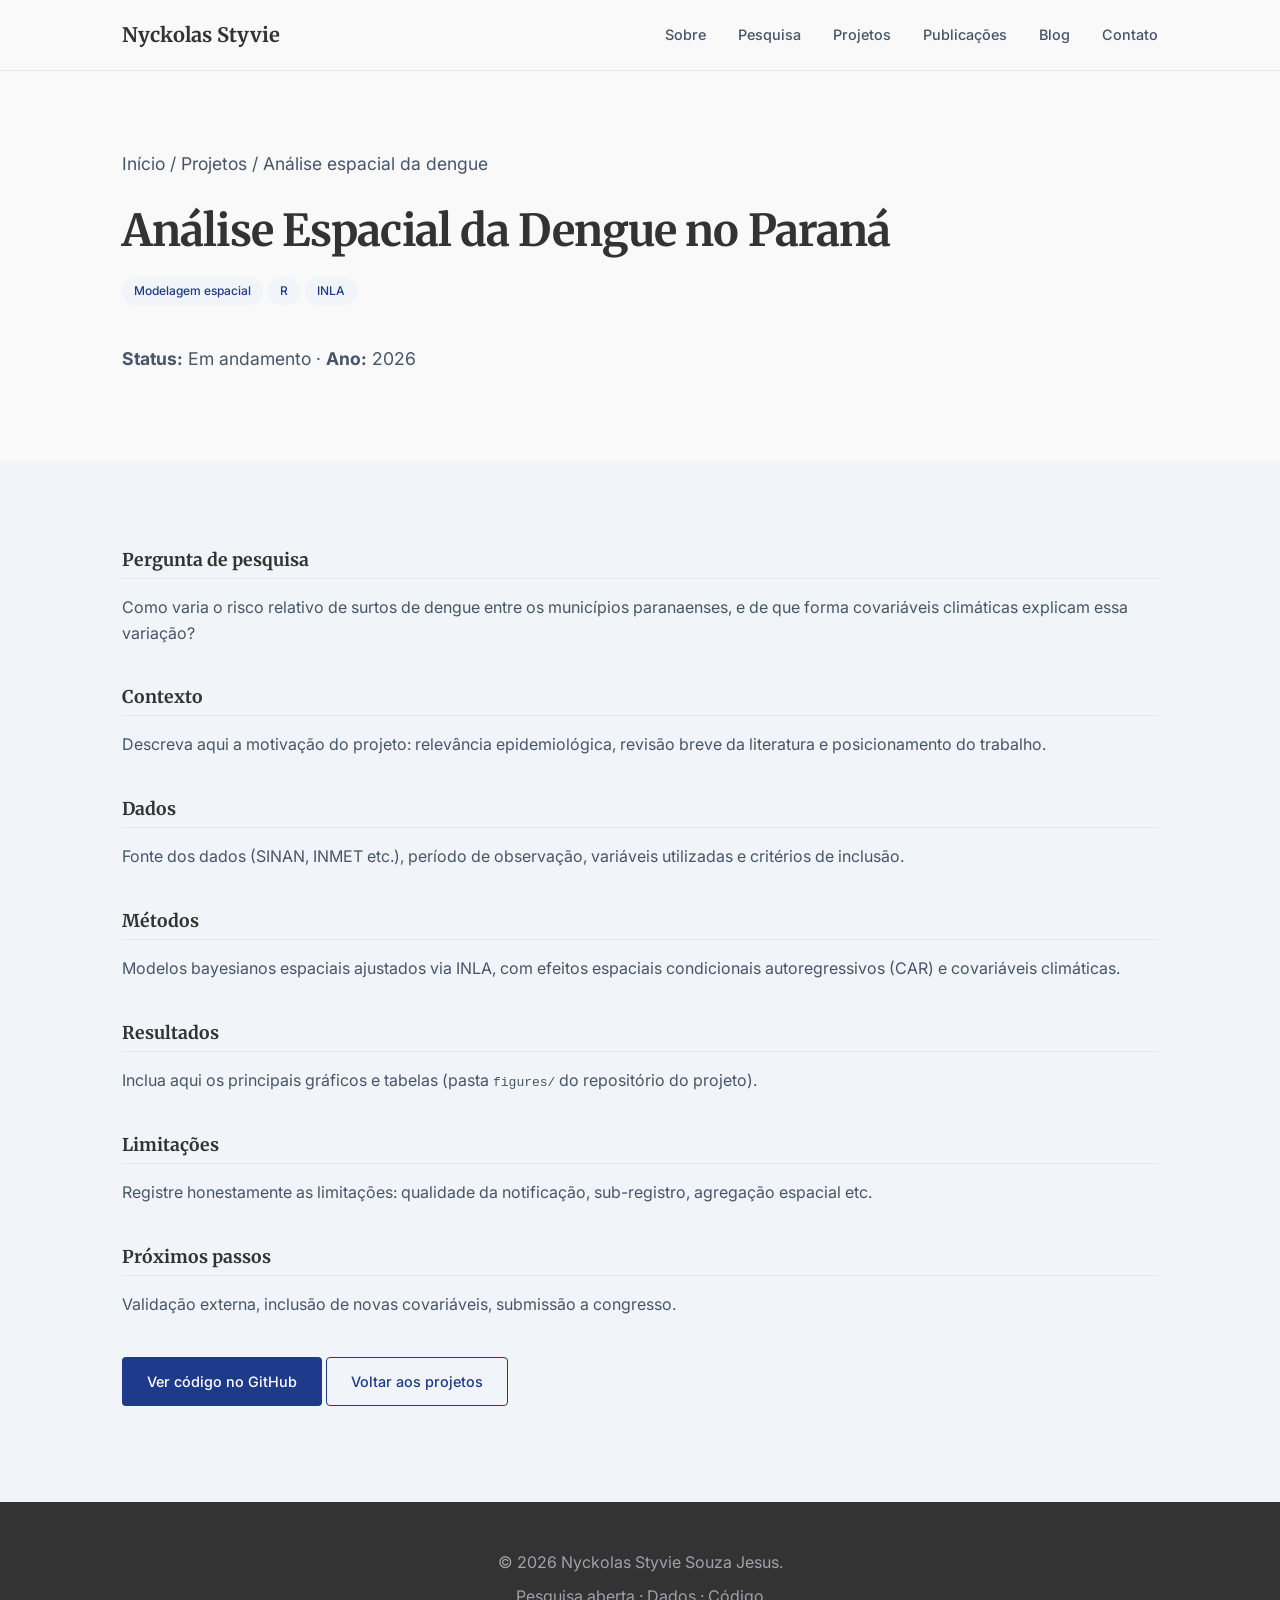
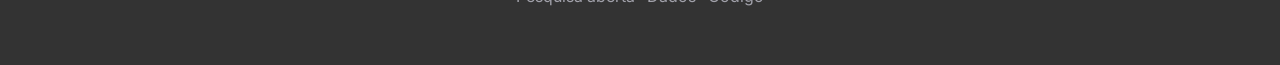
==== projects/projeto-01/index.html @ 0cf97683 "Primeiro commit" ====
<!DOCTYPE html>
<html lang="pt-BR">
<head>
    <meta charset="UTF-8">
    <meta name="viewport" content="width=device-width, initial-scale=1.0">
    <meta name="description" content="Análise espacial da dengue no Paraná — projeto de pesquisa.">
    <meta name="author" content="Nyckolas Styvie Souza Jesus">
    <title>Análise Espacial da Dengue no Paraná — Projeto</title>

    <link rel="preconnect" href="https://fonts.googleapis.com">
    <link rel="preconnect" href="https://fonts.gstatic.com" crossorigin>
    <link href="https://fonts.googleapis.com/css2?family=Inter:wght@300;400;500;600&family=Merriweather:ital,wght@0,300;0,400;0,700;1,300&display=swap" rel="stylesheet">

    <link rel="stylesheet" href="../../src/css/style.css">
    <link rel="stylesheet" href="../../src/css/responsive.css">
</head>
<body>

    <header class="header">
        <div class="container navbar">
            <a href="../../index.html" class="logo">Nyckolas Styvie</a>

            <button class="menu-toggle" aria-label="Abrir menu" aria-expanded="false" id="mobile-menu-btn">
                ☰
            </button>

            <ul class="nav-links" id="nav-menu">
                <li><a href="../../index.html#sobre">Sobre</a></li>
                <li><a href="../../research/">Pesquisa</a></li>
                <li><a href="../">Projetos</a></li>
                <li><a href="../../publications/">Publicações</a></li>
                <li><a href="../../blog/">Blog</a></li>
                <li><a href="../../index.html#contato">Contato</a></li>
            </ul>
        </div>
    </header>

    <main>
        <section class="page-hero">
            <div class="container">
                <p class="breadcrumb">
                    <a href="../../index.html">Início</a> /
                    <a href="../">Projetos</a> /
                    Análise espacial da dengue
                </p>
                <h1>Análise Espacial da Dengue no Paraná</h1>
                <p>
                    <span class="card-tag">Modelagem espacial</span>
                    <span class="card-tag">R</span>
                    <span class="card-tag">INLA</span>
                </p>
                <p>
                    <strong>Status:</strong> Em andamento · <strong>Ano:</strong> 2026
                </p>
            </div>
        </section>

        <section class="section section-alt" style="padding-top: 3rem;">
            <div class="container project-detail">

                <h3>Pergunta de pesquisa</h3>
                <p>
                    Como varia o risco relativo de surtos de dengue entre os municípios
                    paranaenses, e de que forma covariáveis climáticas explicam essa variação?
                </p>

                <h3>Contexto</h3>
                <p>
                    Descreva aqui a motivação do projeto: relevância epidemiológica,
                    revisão breve da literatura e posicionamento do trabalho.
                </p>

                <h3>Dados</h3>
                <p>
                    Fonte dos dados (SINAN, INMET etc.), período de observação,
                    variáveis utilizadas e critérios de inclusão.
                </p>

                <h3>Métodos</h3>
                <p>
                    Modelos bayesianos espaciais ajustados via INLA, com efeitos
                    espaciais condicionais autoregressivos (CAR) e covariáveis climáticas.
                </p>

                <h3>Resultados</h3>
                <p>
                    Inclua aqui os principais gráficos e tabelas (pasta <code>figures/</code>
                    do repositório do projeto).
                </p>

                <h3>Limitações</h3>
                <p>
                    Registre honestamente as limitações: qualidade da notificação,
                    sub-registro, agregação espacial etc.
                </p>

                <h3>Próximos passos</h3>
                <p>
                    Validação externa, inclusão de novas covariáveis, submissão a congresso.
                </p>

                <a href="https://github.com/" class="btn btn-primary" target="_blank" rel="noopener">Ver código no GitHub</a>
                <a href="../" class="btn btn-secondary">Voltar aos projetos</a>
            </div>
        </section>
    </main>

    <footer class="footer">
        <div class="container">
            <p>&copy; <span id="current-year"></span> Nyckolas Styvie Souza Jesus.</p>
            <p>Pesquisa aberta · Dados · Código</p>
        </div>
    </footer>

    <script src="../../src/js/main.js"></script>
</body>
</html>
---- src/css/style.css ----
:root {
    --color-bg: #F9F9F9;
    --color-bg-alt: #F1F5F9;
    --color-text: #333333;
    --color-text-light: #475569;
    --color-accent: #1E3A8A;
    --color-accent-hover: #1e40af;
    --color-border: #E2E8F0;

    --font-heading: 'Merriweather', serif;
    --font-body: 'Inter', sans-serif;

    --transition: all 0.3s ease;
}

* { margin: 0; padding: 0; box-sizing: border-box; }

html { scroll-behavior: smooth; }

body {
    font-family: var(--font-body);
    background-color: var(--color-bg);
    color: var(--color-text);
    line-height: 1.6;
    -webkit-font-smoothing: antialiased;
}

h1, h2, h3, h4, h5, h6 {
    font-family: var(--font-heading);
    color: var(--color-text);
    margin-bottom: 1rem;
    line-height: 1.3;
}

h1 { font-size: 3.5rem; font-weight: 700; letter-spacing: -0.02em; }
h2 { font-size: 2.25rem; font-weight: 400; position: relative; padding-bottom: 0.5rem; }
h2::after {
    content: '';
    position: absolute;
    left: 0; bottom: 0;
    width: 40px; height: 2px;
    background-color: var(--color-accent);
}

p { margin-bottom: 1.5rem; color: var(--color-text-light); }

a { color: var(--color-accent); text-decoration: none; transition: var(--transition); }
a:hover { color: var(--color-accent-hover); }

.container { max-width: 1100px; margin: 0 auto; padding: 0 2rem; }

.section { padding: 6rem 0; }
.section-alt { background-color: var(--color-bg-alt); }

.lead { font-size: 1.15rem; color: var(--color-text); }

.btn {
    display: inline-block;
    padding: 0.75rem 1.5rem;
    font-family: var(--font-body);
    font-weight: 500;
    font-size: 0.9rem;
    border-radius: 4px;
    cursor: pointer;
    transition: var(--transition);
    border: 1px solid transparent;
}
.btn-primary { background-color: var(--color-accent); color: #fff; }
.btn-primary:hover { background-color: var(--color-accent-hover); color: #fff; transform: translateY(-2px); }
.btn-secondary { background-color: transparent; color: var(--color-accent); border-color: var(--color-accent); }
.btn-secondary:hover { background-color: var(--color-accent); color: #fff; }

.hero-links { display: flex; gap: 1rem; flex-wrap: wrap; }

.text-link { font-weight: 500; text-decoration: underline; text-underline-offset: 4px; }
.section-action { margin-top: 2.5rem; }

/* ---------- Header ---------- */
.header {
    position: fixed;
    top: 0; left: 0;
    width: 100%;
    background-color: rgba(249, 249, 249, 0.95);
    backdrop-filter: blur(8px);
    border-bottom: 1px solid var(--color-border);
    z-index: 1000;
    transition: var(--transition);
}
.navbar { display: flex; justify-content: space-between; align-items: center; height: 70px; }
.logo { font-family: var(--font-heading); font-weight: 700; font-size: 1.25rem; color: var(--color-text); }
.nav-links { display: flex; list-style: none; gap: 2rem; }
.nav-links a { font-size: 0.9rem; font-weight: 500; color: var(--color-text-light); }
.nav-links a:hover { color: var(--color-accent); }
.menu-toggle {
    display: none;
    background: none;
    border: none;
    font-size: 1.5rem;
    cursor: pointer;
    color: var(--color-text);
}

/* ---------- Hero ---------- */
.hero {
    padding-top: 150px;
    padding-bottom: 8rem;
    min-height: 80vh;
    display: flex;
    align-items: center;
}
.eyebrow {
    font-size: 0.85rem;
    font-weight: 600;
    letter-spacing: 0.1em;
    color: var(--color-text-light);
    text-transform: uppercase;
    margin-bottom: 1rem;
}
.hero-desc { font-size: 1.25rem; max-width: 600px; margin-top: 1.5rem; margin-bottom: 2.5rem; }

/* ---------- Sobre ---------- */
.about-grid { display: grid; grid-template-columns: 2fr 1fr; gap: 4rem; margin-top: 3rem; }
.academic-facts {
    background-color: #fff;
    padding: 2rem;
    border-radius: 8px;
    border: 1px solid var(--color-border);
    box-shadow: 0 4px 6px rgba(0,0,0,0.02);
}
.academic-facts div { margin-bottom: 1.5rem; }
.academic-facts span {
    display: block;
    font-size: 0.85rem;
    color: var(--color-text-light);
    text-transform: uppercase;
    letter-spacing: 0.05em;
}
.academic-facts strong { font-weight: 500; color: var(--color-text); }

/* ---------- Cards ---------- */
.grid-cards {
    display: grid;
    grid-template-columns: repeat(auto-fit, minmax(300px, 1fr));
    gap: 2rem;
    margin-top: 3rem;
}
.card {
    background: #fff;
    border: 1px solid var(--color-border);
    padding: 2rem;
    border-radius: 8px;
    transition: var(--transition);
    display: block;
    color: inherit;
}
.card:hover {
    box-shadow: 0 10px 15px -3px rgba(0, 0, 0, 0.05);
    transform: translateY(-4px);
    color: inherit;
}
.card-tag {
    font-size: 0.75rem;
    background-color: var(--color-bg-alt);
    color: var(--color-accent);
    padding: 0.25rem 0.75rem;
    border-radius: 99px;
    display: inline-block;
    margin-bottom: 1rem;
    font-weight: 500;
}
.card-status { float: right; font-size: 0.75rem; color: var(--color-text-light); }

/* ---------- Publicações ---------- */
.pub-list { margin-top: 3rem; display: flex; flex-direction: column; gap: 1.5rem; }
.pub-item { padding-bottom: 1.5rem; border-bottom: 1px solid var(--color-border); }
.pub-item:last-child { border-bottom: none; }
.pub-title { font-family: var(--font-heading); font-size: 1.25rem; color: var(--color-text); margin-bottom: 0.5rem; }
.pub-meta { font-size: 0.9rem; color: var(--color-text-light); }
.pub-type {
    font-size: 0.75rem;
    background-color: var(--color-bg-alt);
    color: var(--color-accent);
    padding: 0.15rem 0.6rem;
    border-radius: 99px;
    font-weight: 500;
    margin-left: 0.5rem;
    white-space: nowrap;
}
.pub-link { font-size: 0.9rem; font-weight: 500; }

/* ---------- Dados & Código / CV ---------- */
.code-grid { display: grid; grid-template-columns: repeat(auto-fit, minmax(280px, 1fr)); gap: 2rem; margin-top: 3rem; }
.cv-section {
    display: flex;
    justify-content: space-between;
    align-items: center;
    gap: 3rem;
    flex-wrap: wrap;
}
.cv-section h2 { margin-top: 0.5rem; }

/* ---------- Contato ---------- */
.contact-links { display: flex; gap: 1.5rem; flex-wrap: wrap; margin-top: 2rem; }
.contact-links a { font-weight: 500; text-decoration: underline; text-underline-offset: 4px; }

/* ---------- Subpáginas internas ---------- */
.page-hero { padding: 150px 0 4rem; }
.page-hero h1 { font-size: 2.75rem; }
.page-hero p { max-width: 650px; font-size: 1.1rem; }

.project-detail h3 {
    font-size: 1.1rem;
    margin-top: 2.5rem;
    padding-bottom: 0.4rem;
    border-bottom: 1px solid var(--color-border);
}
.project-detail .btn { margin-top: 1rem; }

.breadcrumb { font-size: 0.85rem; color: var(--color-text-light); margin-bottom: 1.5rem; }
.breadcrumb a { color: var(--color-text-light); }
.breadcrumb a:hover { color: var(--color-accent); }

/* ---------- Footer ---------- */
.footer { background-color: var(--color-text); color: #fff; padding: 3rem 0; text-align: center; margin-top: 0; }
.footer p { color: #a1a1aa; margin-bottom: 0.5rem; }

/* ---------- BLOG ---------- */

/* Índice do blog */
.post-list {
    margin-top: 3rem;
    display: flex;
    flex-direction: column;
    gap: 0;
}

.post-entry {
    padding: 2rem 0;
    border-bottom: 1px solid var(--color-border);
    display: block;
    color: inherit;
}

.post-entry:hover {
    color: inherit;
}

.post-entry:last-child {
    border-bottom: none;
}

.post-entry-date {
    font-size: 0.85rem;
    color: var(--color-text-light);
    font-family: var(--font-body);
    margin-bottom: 0.5rem;
}

.post-entry-title {
    font-family: var(--font-heading);
    font-size: 1.5rem;
    font-weight: 700;
    color: var(--color-text);
    margin-bottom: 0.5rem;
    line-height: 1.3;
}

.post-entry:hover .post-entry-title {
    color: var(--color-accent);
}

.post-entry-subtitle {
    font-size: 1rem;
    color: var(--color-text-light);
    margin-bottom: 0;
}

/* Página individual de post */
.post-page .header {
    position: static;
    border-bottom: 1px solid var(--color-border);
}

.post-header {
    padding: 4rem 0 3rem;
    border-bottom: 1px solid var(--color-border);
    margin-bottom: 3rem;
}

.post-header .post-categories {
    margin-bottom: 1rem;
}

.post-header h1 {
    font-size: 2.5rem;
    margin-bottom: 0.75rem;
    letter-spacing: -0.01em;
}

.post-header .post-subtitle {
    font-size: 1.25rem;
    color: var(--color-text-light);
    font-weight: 300;
    margin-bottom: 1.5rem;
}

.post-meta {
    font-size: 0.9rem;
    color: var(--color-text-light);
}

.post-meta .post-author {
    font-weight: 500;
    color: var(--color-text);
}

/* Corpo do post — margem estreita centralizada, estilo Quarto */
.post-body {
    max-width: 720px;
    margin: 0 auto;
    padding: 0 2rem 5rem;
    font-size: 1.1rem;
    line-height: 1.8;
}

.post-body p {
    margin-bottom: 1.5rem;
    color: var(--color-text);
}

.post-body h2 {
    font-size: 1.75rem;
    margin-top: 3rem;
    margin-bottom: 1rem;
}

.post-body h3 {
    font-size: 1.35rem;
    margin-top: 2.5rem;
    margin-bottom: 0.75rem;
}

.post-body ul, .post-body ol {
    margin-bottom: 1.5rem;
    padding-left: 1.5rem;
    color: var(--color-text);
}

.post-body li {
    margin-bottom: 0.5rem;
}

.post-body blockquote {
    border-left: 3px solid var(--color-accent);
    padding-left: 1.5rem;
    margin: 2rem 0;
    font-style: italic;
    color: var(--color-text-light);
}

.post-body pre {
    background: var(--color-bg-alt);
    border: 1px solid var(--color-border);
    border-radius: 6px;
    padding: 1.25rem;
    overflow-x: auto;
    margin-bottom: 1.5rem;
    font-size: 0.9rem;
    line-height: 1.6;
}

.post-body code {
    font-family: 'SF Mono', Monaco, 'Cascadia Code', monospace;
    font-size: 0.9em;
    background: var(--color-bg-alt);
    padding: 0.15em 0.4em;
    border-radius: 3px;
}

.post-body pre code {
    background: none;
    padding: 0;
}

.post-body img {
    max-width: 100%;
    border-radius: 6px;
    margin: 2rem 0;
}

.post-body figure {
    margin: 2rem 0;
    text-align: center;
}

.post-body figcaption {
    font-size: 0.85rem;
    color: var(--color-text-light);
    margin-top: 0.75rem;
}

/* Navegação entre posts */
.post-nav {
    max-width: 720px;
    margin: 0 auto;
    padding: 2rem 2rem 4rem;
    display: flex;
    justify-content: space-between;
    gap: 2rem;
    border-top: 1px solid var(--color-border);
}

.post-nav a {
    font-size: 0.9rem;
    color: var(--color-text-light);
    max-width: 45%;
}

.post-nav a:hover {
    color: var(--color-accent);
}

.post-nav .nav-next {
    text-align: right;
    margin-left: auto;
}

.post-nav .nav-label {
    display: block;
    font-size: 0.75rem;
    text-transform: uppercase;
    letter-spacing: 0.05em;
    margin-bottom: 0.25rem;
}

/* Categorias/tags no cabeçalho */
.post-categories {
    display: flex;
    gap: 0.5rem;
    flex-wrap: wrap;
}

.post-category {
    font-size: 0.75rem;
    background-color: var(--color-bg-alt);
    color: var(--color-accent);
    padding: 0.25rem 0.75rem;
    border-radius: 99px;
    font-weight: 500;
}

@media (max-width: 768px) {
    .post-header h1 { font-size: 1.75rem; }
    .post-body { font-size: 1rem; padding: 0 1.5rem 4rem; }
    .post-nav { flex-direction: column; padding: 1.5rem; }
    .post-nav a { max-width: 100%; }
}
---- src/css/responsive.css ----
@media (max-width: 768px) {
    h1 { font-size: 2.5rem; }
    h2 { font-size: 1.75rem; }
    .about-grid { grid-template-columns: 1fr; gap: 2rem; }
    .cv-section { flex-direction: column; align-items: flex-start; }
    .section { padding: 4rem 0; }

    .nav-links {
        display: none;
        position: absolute;
        top: 70px;
        left: 0;
        width: 100%;
        background: rgba(249, 249, 249, 0.98);
        flex-direction: column;
        padding: 2rem;
        text-align: center;
        box-shadow: 0 4px 6px rgba(0,0,0,0.05);
    }
    .nav-links.active { display: flex; }
    .menu-toggle { display: block; }
}
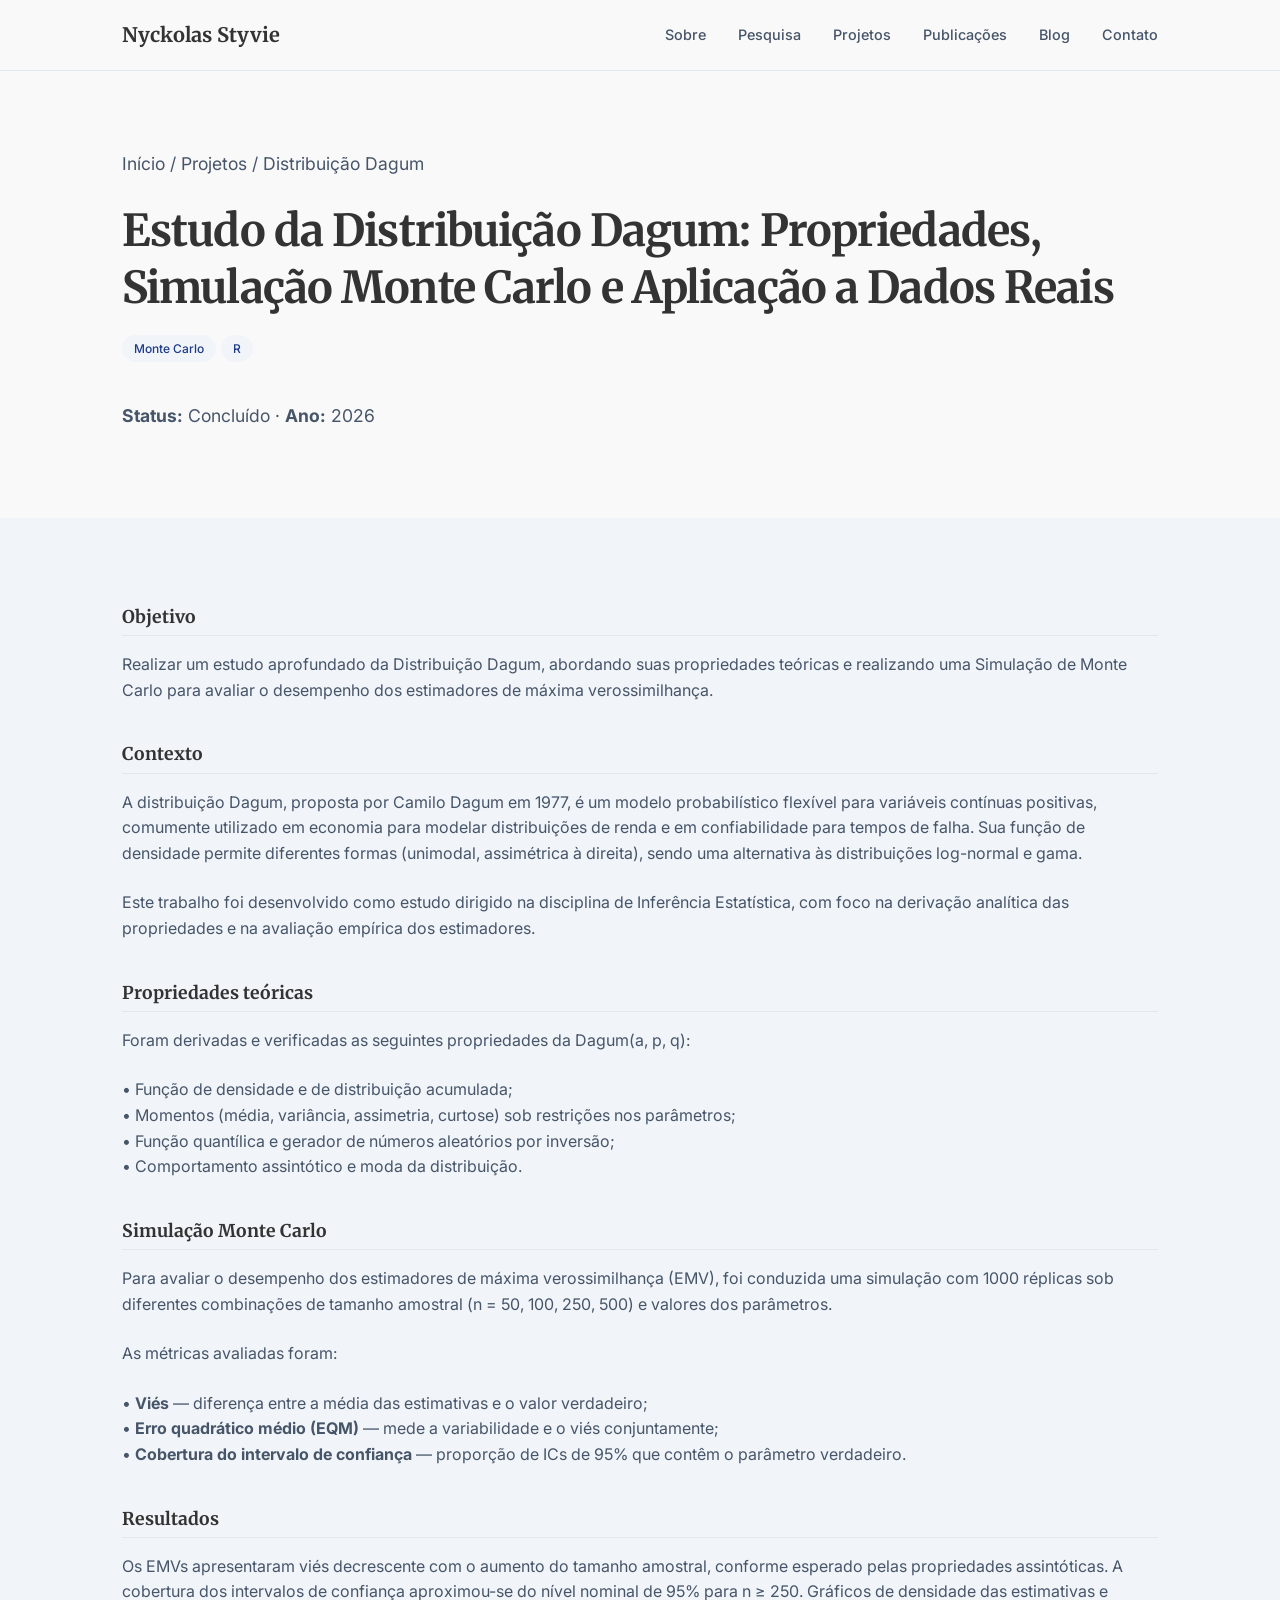
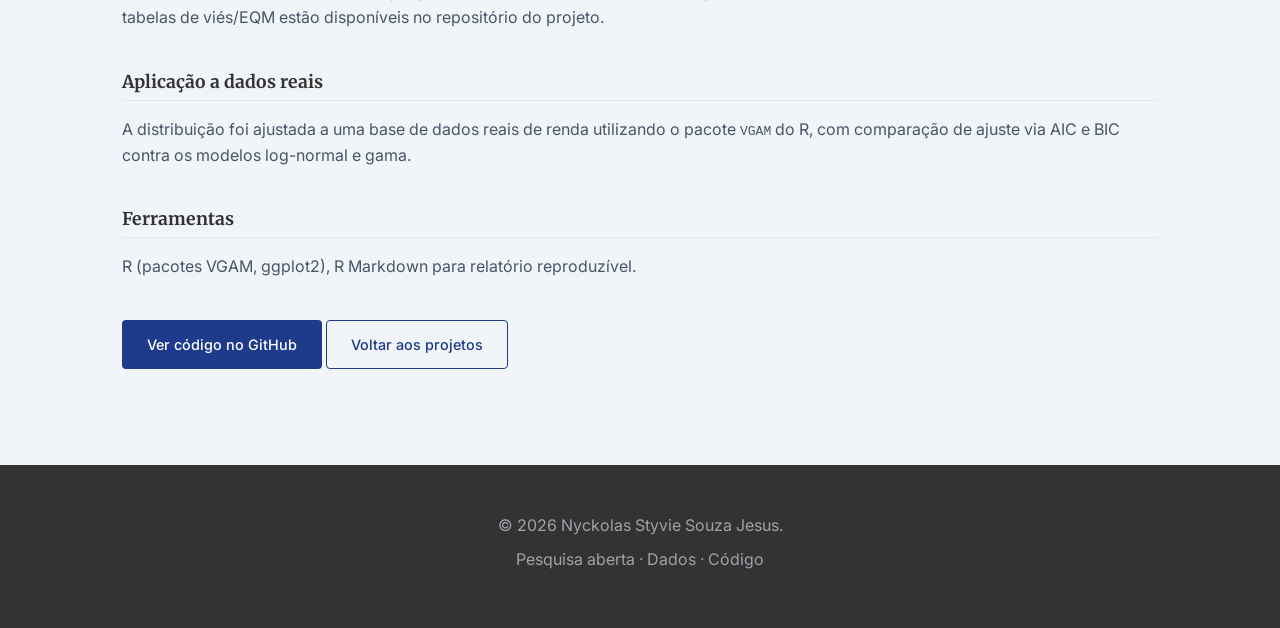
==== commit ad5e282c: "Update index.html Projeto Update das informações sobre o projeto da Distribuição Dagum" ====
--- a/projects/projeto-01/index.html
+++ b/projects/projeto-01/index.html
@@ -3,9 +3,9 @@
 <head>
     <meta charset="UTF-8">
     <meta name="viewport" content="width=device-width, initial-scale=1.0">
-    <meta name="description" content="Análise espacial da dengue no Paraná — projeto de pesquisa.">
+    <meta name="description" content="Estudo da Distribuição Dagum: propriedades, simulação Monte Carlo e aplicação a dados reais.">
     <meta name="author" content="Nyckolas Styvie Souza Jesus">
-    <title>Análise Espacial da Dengue no Paraná — Projeto</title>
+    <title>Estudo da Distribuição Dagum — Projeto</title>
 
     <link rel="preconnect" href="https://fonts.googleapis.com">
     <link rel="preconnect" href="https://fonts.gstatic.com" crossorigin>
@@ -41,16 +41,15 @@
                 <p class="breadcrumb">
                     <a href="../../index.html">Início</a> /
                     <a href="../">Projetos</a> /
-                    Análise espacial da dengue
+                    Distribuição Dagum
                 </p>
-                <h1>Análise Espacial da Dengue no Paraná</h1>
+                <h1>Estudo da Distribuição Dagum: Propriedades, Simulação Monte Carlo e Aplicação a Dados Reais</h1>
                 <p>
-                    <span class="card-tag">Modelagem espacial</span>
+                    <span class="card-tag">Monte Carlo</span>
                     <span class="card-tag">R</span>
-                    <span class="card-tag">INLA</span>
                 </p>
                 <p>
-                    <strong>Status:</strong> Em andamento · <strong>Ano:</strong> 2026
+                    <strong>Status:</strong> Concluído · <strong>Ano:</strong> 2026
                 </p>
             </div>
         </section>
@@ -58,45 +57,76 @@
         <section class="section section-alt" style="padding-top: 3rem;">
             <div class="container project-detail">
 
-                <h3>Pergunta de pesquisa</h3>
+                <h3>Objetivo</h3>
                 <p>
-                    Como varia o risco relativo de surtos de dengue entre os municípios
-                    paranaenses, e de que forma covariáveis climáticas explicam essa variação?
+                    Realizar um estudo aprofundado da Distribuição Dagum, abordando suas
+                    propriedades teóricas e realizando uma Simulação de Monte Carlo para
+                    avaliar o desempenho dos estimadores de máxima verossimilhança.
                 </p>
 
                 <h3>Contexto</h3>
                 <p>
-                    Descreva aqui a motivação do projeto: relevância epidemiológica,
-                    revisão breve da literatura e posicionamento do trabalho.
+                    A distribuição Dagum, proposta por Camilo Dagum em 1977, é um modelo
+                    probabilístico flexível para variáveis contínuas positivas, comumente
+                    utilizado em economia para modelar distribuições de renda e em
+                    confiabilidade para tempos de falha. Sua função de densidade permite
+                    diferentes formas (unimodal, assimétrica à direita), sendo uma
+                    alternativa às distribuições log-normal e gama.
+                </p>
+                <p>
+                    Este trabalho foi desenvolvido como estudo dirigido na disciplina de
+                    Inferência Estatística, com foco na derivação analítica das
+                    propriedades e na avaliação empírica dos estimadores.
                 </p>
 
-                <h3>Dados</h3>
+                <h3>Propriedades teóricas</h3>
                 <p>
-                    Fonte dos dados (SINAN, INMET etc.), período de observação,
-                    variáveis utilizadas e critérios de inclusão.
+                    Foram derivadas e verificadas as seguintes propriedades da Dagum(a, p, q):
+                </p>
+                <p>
+                    &bull; Função de densidade e de distribuição acumulada;<br>
+                    &bull; Momentos (média, variância, assimetria, curtose) sob
+                    restrições nos parâmetros;<br>
+                    &bull; Função quantílica e gerador de números aleatórios por
+                    inversão;<br>
+                    &bull; Comportamento assintótico e moda da distribuição.
                 </p>
 
-                <h3>Métodos</h3>
+                <h3>Simulação Monte Carlo</h3>
                 <p>
-                    Modelos bayesianos espaciais ajustados via INLA, com efeitos
-                    espaciais condicionais autoregressivos (CAR) e covariáveis climáticas.
+                    Para avaliar o desempenho dos estimadores de máxima verossimilhança
+                    (EMV), foi conduzida uma simulação com 1000 réplicas sob diferentes
+                    combinações de tamanho amostral (n = 50, 100, 250, 500) e valores
+                    dos parâmetros.
+                </p>
+                <p>
+                    As métricas avaliadas foram:
+                </p>
+                <p>
+                    &bull; <strong>Viés</strong> — diferença entre a média das estimativas e o valor verdadeiro;<br>
+                    &bull; <strong>Erro quadrático médio (EQM)</strong> — mede a variabilidade e o viés conjuntamente;<br>
+                    &bull; <strong>Cobertura do intervalo de confiança</strong> — proporção de ICs de 95% que contêm o parâmetro verdadeiro.
                 </p>
 
                 <h3>Resultados</h3>
                 <p>
-                    Inclua aqui os principais gráficos e tabelas (pasta <code>figures/</code>
-                    do repositório do projeto).
+                    Os EMVs apresentaram viés decrescente com o aumento do tamanho
+                    amostral, conforme esperado pelas propriedades assintóticas. A
+                    cobertura dos intervalos de confiança aproximou-se do nível nominal
+                    de 95% para n ≥ 250. Gráficos de densidade das estimativas e tabelas
+                    de viés/EQM estão disponíveis no repositório do projeto.
                 </p>
 
-                <h3>Limitações</h3>
+                <h3>Aplicação a dados reais</h3>
                 <p>
-                    Registre honestamente as limitações: qualidade da notificação,
-                    sub-registro, agregação espacial etc.
+                    A distribuição foi ajustada a uma base de dados reais de renda
+                    utilizando o pacote <code>VGAM</code> do R, com comparação de
+                    ajuste via AIC e BIC contra os modelos log-normal e gama.
                 </p>
 
-                <h3>Próximos passos</h3>
+                <h3>Ferramentas</h3>
                 <p>
-                    Validação externa, inclusão de novas covariáveis, submissão a congresso.
+                    R (pacotes VGAM, ggplot2), R Markdown para relatório reproduzível.
                 </p>
 
                 <a href="https://github.com/" class="btn btn-primary" target="_blank" rel="noopener">Ver código no GitHub</a>
